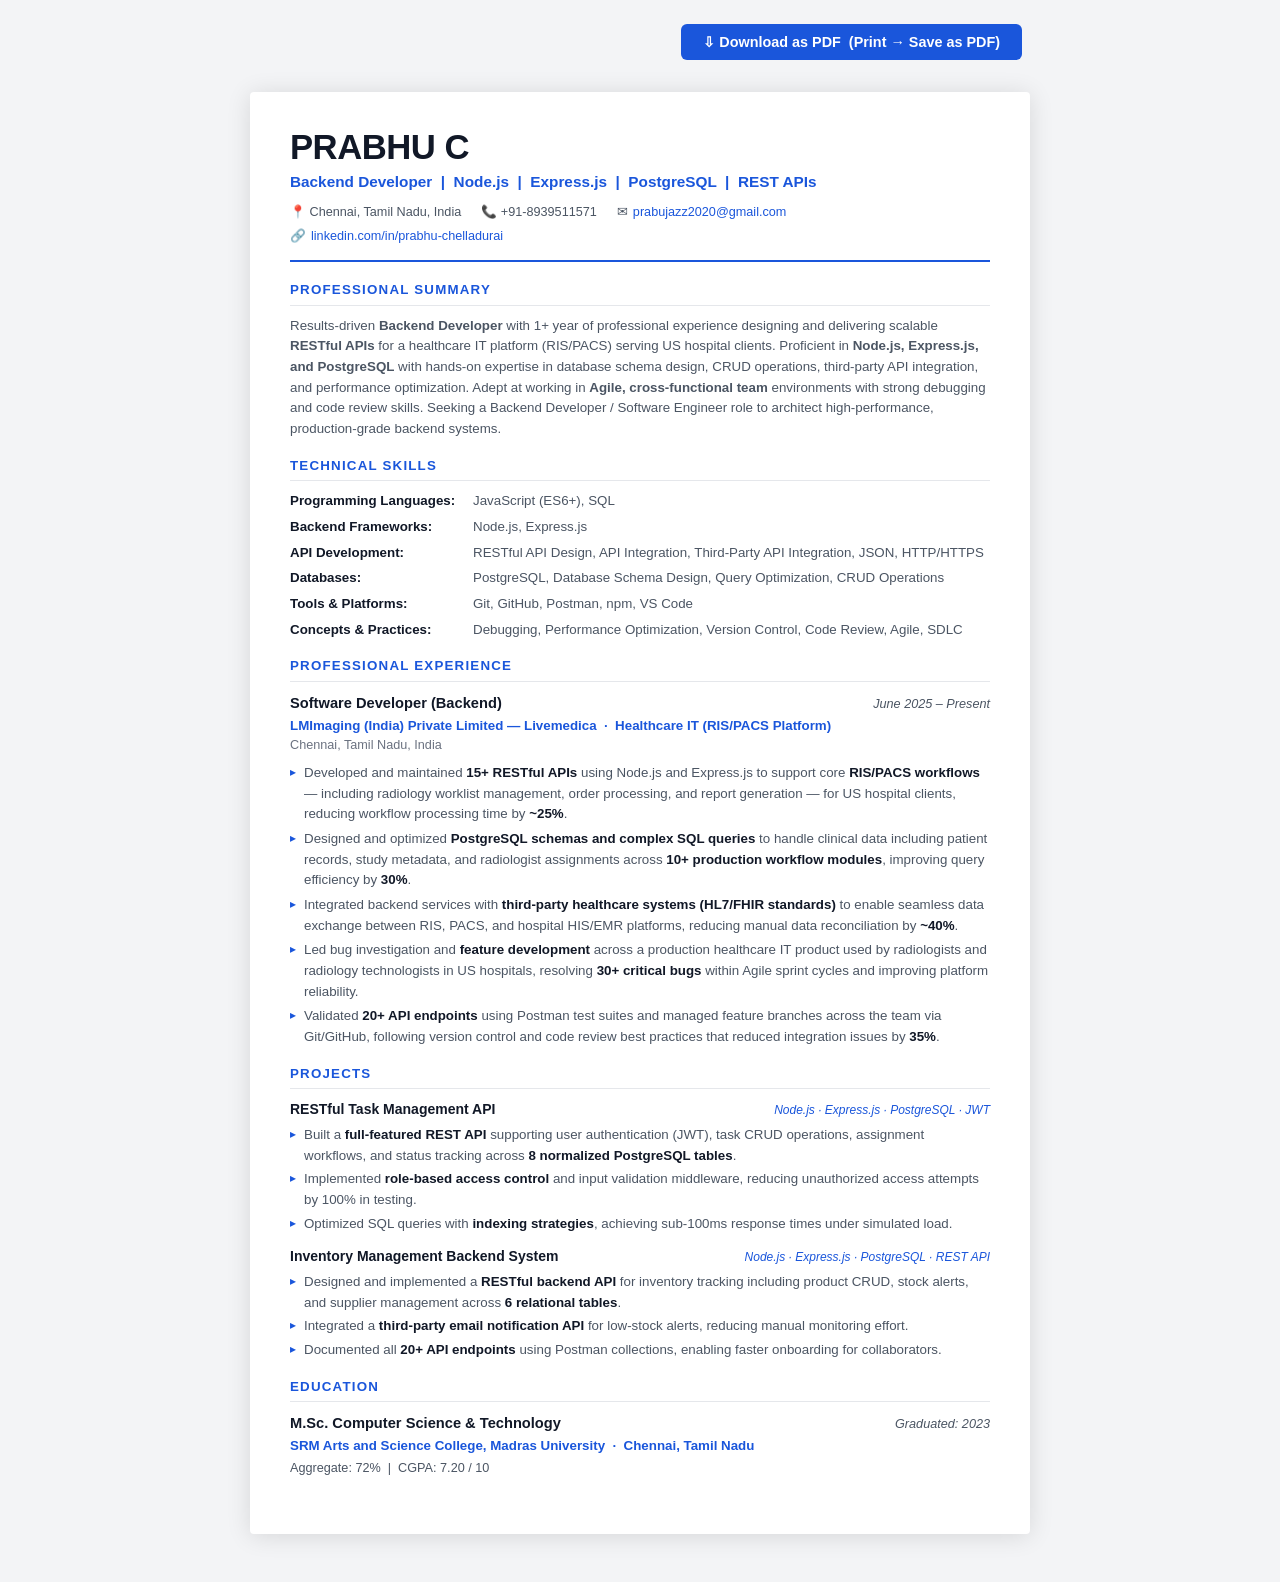
==== resume.html @ 8c1f7170 "first commit" ====
<!DOCTYPE html>
<html lang="en">
<head>
  <meta charset="UTF-8"/>
  <meta name="viewport" content="width=device-width, initial-scale=1.0"/>
  <title>Prabhu C — Backend Developer Resume</title>
  <style>
    /* ===== SCREEN + PRINT BASE ===== */
    *, *::before, *::after { box-sizing: border-box; margin: 0; padding: 0; }

    :root {
      --accent:  #1a56db;
      --text:    #111827;
      --muted:   #4b5563;
      --light:   #6b7280;
      --border:  #e5e7eb;
      --bg:      #ffffff;
      --tag-bg:  #eff6ff;
      --tag-col: #1e40af;
    }

    body {
      font-family: 'Calibri', 'Segoe UI', Arial, sans-serif;
      font-size: 10.5pt;
      color: var(--text);
      background: var(--bg);
      line-height: 1.55;
    }

    /* ===== PAGE WRAPPER ===== */
    .page {
      max-width: 780px;
      margin: 0 auto;
      padding: 36px 40px 40px;
    }

    /* ===== HEADER ===== */
    .header { border-bottom: 2.5px solid var(--accent); padding-bottom: 14px; margin-bottom: 18px; }
    .header-name { font-size: 26pt; font-weight: 700; letter-spacing: -0.5px; color: var(--text); line-height: 1.1; }
    .header-title { font-size: 11.5pt; color: var(--accent); font-weight: 600; margin-top: 4px; }
    .contact-row {
      display: flex; flex-wrap: wrap; gap: 4px 20px;
      margin-top: 9px; font-size: 9.5pt; color: var(--muted);
    }
    .contact-row span { display: flex; align-items: center; gap: 5px; }
    .contact-row a { color: var(--accent); text-decoration: none; }

    /* ===== SECTION ===== */
    .section { margin-bottom: 16px; }
    .section-title {
      font-size: 10pt; font-weight: 700; text-transform: uppercase;
      letter-spacing: 1.2px; color: var(--accent);
      border-bottom: 1px solid var(--border);
      padding-bottom: 4px; margin-bottom: 10px;
    }

    /* ===== SUMMARY ===== */
    .summary p { color: var(--muted); font-size: 10pt; }

    /* ===== SKILLS ===== */
    .skills-list { display: flex; flex-direction: column; gap: 5px; }
    .skill-row { display: flex; gap: 8px; font-size: 10pt; }
    .skill-label { font-weight: 600; color: var(--text); min-width: 175px; flex-shrink: 0; }
    .skill-value { color: var(--muted); }

    /* ===== EXPERIENCE ===== */
    .exp-item { margin-bottom: 14px; }
    .exp-header {
      display: flex; justify-content: space-between; align-items: baseline;
      flex-wrap: wrap; gap: 4px;
    }
    .exp-role { font-size: 11pt; font-weight: 700; color: var(--text); }
    .exp-date { font-size: 9.5pt; color: var(--muted); white-space: nowrap; font-style: italic; }
    .exp-company { font-size: 10pt; color: var(--accent); font-weight: 600; margin-top: 1px; }
    .exp-location { font-size: 9.5pt; color: var(--light); margin-bottom: 7px; }
    .exp-bullets { list-style: none; padding: 0; display: flex; flex-direction: column; gap: 4px; }
    .exp-bullets li {
      font-size: 10pt; color: var(--muted);
      padding-left: 14px; position: relative;
    }
    .exp-bullets li::before {
      content: '▸'; position: absolute; left: 0;
      color: var(--accent); font-size: 9pt;
    }
    .exp-bullets li strong { color: var(--text); }

    /* ===== PROJECTS ===== */
    .project-item { margin-bottom: 12px; }
    .proj-header { display: flex; justify-content: space-between; align-items: baseline; flex-wrap: wrap; gap: 4px; }
    .proj-name { font-size: 10.5pt; font-weight: 700; color: var(--text); }
    .proj-tech { font-size: 9pt; color: var(--accent); font-style: italic; }
    .proj-bullets { list-style: none; padding: 0; display: flex; flex-direction: column; gap: 3px; margin-top: 4px; }
    .proj-bullets li {
      font-size: 10pt; color: var(--muted);
      padding-left: 14px; position: relative;
    }
    .proj-bullets li::before { content: '▸'; position: absolute; left: 0; color: var(--accent); font-size: 9pt; }
    .proj-bullets li strong { color: var(--text); }

    /* ===== EDUCATION ===== */
    .edu-header { display: flex; justify-content: space-between; align-items: baseline; flex-wrap: wrap; gap: 4px; }
    .edu-degree { font-size: 11pt; font-weight: 700; color: var(--text); }
    .edu-date { font-size: 9.5pt; color: var(--muted); font-style: italic; }
    .edu-school { font-size: 10pt; color: var(--accent); font-weight: 600; margin-top: 1px; }
    .edu-meta { font-size: 9.5pt; color: var(--muted); margin-top: 2px; }

    /* ===== PRINT ===== */
    @page {
      margin: 0;
      size: A4;
    }
    @media print {
      body { font-size: 9pt; background: white; line-height: 1.4; }
      .page {
        padding: 18px 28px 18px;
        max-width: 100%;
        margin: 0;
        box-shadow: none;
        border-radius: 0;
      }
      .no-print { display: none; }
      a { color: inherit !important; text-decoration: none; }
      .header { padding-bottom: 8px; margin-bottom: 10px; }
      .header-name { font-size: 18pt; }
      .header-title { font-size: 9.5pt; margin-top: 2px; }
      .contact-row { font-size: 8.5pt; gap: 2px 14px; margin-top: 6px; }
      .section { margin-bottom: 9px; }
      .section-title { margin-bottom: 5px; padding-bottom: 3px; font-size: 8.5pt; }
      .summary p { font-size: 9pt; }
      .skills-list { gap: 3px; }
      .skill-row { font-size: 9pt; }
      .skill-label { min-width: 155px; }
      .exp-item { margin-bottom: 8px; }
      .exp-role { font-size: 10pt; }
      .exp-company { font-size: 9pt; }
      .exp-location { font-size: 8.5pt; margin-bottom: 5px; }
      .exp-date { font-size: 8.5pt; }
      .exp-bullets { gap: 3px; }
      .exp-bullets li { font-size: 9pt; padding-left: 12px; }
      .project-item { margin-bottom: 7px; }
      .proj-name { font-size: 9.5pt; }
      .proj-tech { font-size: 8.5pt; }
      .proj-bullets { gap: 2px; margin-top: 3px; }
      .proj-bullets li { font-size: 9pt; padding-left: 12px; }
      .edu-degree { font-size: 10pt; }
      .edu-school { font-size: 9pt; }
      .edu-meta { font-size: 8.5pt; margin-top: 1px; }
    }

    /* ===== SCREEN EXTRAS ===== */
    @media screen {
      body { background: #f3f4f6; }
      .page {
        background: white;
        margin: 32px auto 48px;
        box-shadow: 0 2px 24px rgba(0,0,0,0.12);
        border-radius: 4px;
      }
      .download-bar {
        max-width: 780px; margin: 24px auto 0;
        display: flex; justify-content: flex-end; padding: 0 8px;
      }
      .download-btn {
        background: var(--accent); color: white;
        border: none; padding: 10px 22px; border-radius: 6px;
        font-size: 0.9rem; font-weight: 600; cursor: pointer;
        display: flex; align-items: center; gap: 8px;
        text-decoration: none;
      }
      .download-btn:hover { background: #1e40af; }
    }
  </style>
</head>
<body>

  <!-- Download button (hidden when printing) -->
  <div class="download-bar no-print">
    <button class="download-btn" onclick="window.print()">
      &#x21E9; Download as PDF &nbsp;(Print → Save as PDF)
    </button>
  </div>

  <div class="page">

    <!-- ===== HEADER ===== -->
    <header class="header">
      <div class="header-name">PRABHU C</div>
      <div class="header-title">Backend Developer &nbsp;|&nbsp; Node.js &nbsp;|&nbsp; Express.js &nbsp;|&nbsp; PostgreSQL &nbsp;|&nbsp; REST APIs</div>
      <div class="contact-row">
        <span>&#x1F4CD; Chennai, Tamil Nadu, India</span>
        <span>&#x1F4DE; +91-8939511571</span>
        <span>&#x2709; <a href="mailto:prabujazz2020@gmail.com">prabujazz2020@gmail.com</a></span>
        <span>&#x1F517; <a href="https://www.linkedin.com/in/prabhu-chelladurai" target="_blank">linkedin.com/in/prabhu-chelladurai</a></span>
      </div>
    </header>

    <!-- ===== PROFESSIONAL SUMMARY ===== -->
    <section class="section summary">
      <div class="section-title">Professional Summary</div>
      <p>
        Results-driven <strong>Backend Developer</strong> with 1+ year of professional experience designing and delivering
        scalable <strong>RESTful APIs</strong> for a healthcare IT platform (RIS/PACS) serving US hospital clients.
        Proficient in <strong>Node.js, Express.js, and PostgreSQL</strong> with hands-on expertise in database schema design,
        CRUD operations, third-party API integration, and performance optimization.
        Adept at working in <strong>Agile, cross-functional team</strong> environments with strong debugging and code review skills.
        Seeking a Backend Developer / Software Engineer role to architect high-performance, production-grade backend systems.
      </p>
    </section>

    <!-- ===== TECHNICAL SKILLS ===== -->
    <section class="section">
      <div class="section-title">Technical Skills</div>
      <div class="skills-list">
        <div class="skill-row">
          <span class="skill-label">Programming Languages:</span>
          <span class="skill-value">JavaScript (ES6+), SQL</span>
        </div>
        <div class="skill-row">
          <span class="skill-label">Backend Frameworks:</span>
          <span class="skill-value">Node.js, Express.js</span>
        </div>
        <div class="skill-row">
          <span class="skill-label">API Development:</span>
          <span class="skill-value">RESTful API Design, API Integration, Third-Party API Integration, JSON, HTTP/HTTPS</span>
        </div>
        <div class="skill-row">
          <span class="skill-label">Databases:</span>
          <span class="skill-value">PostgreSQL, Database Schema Design, Query Optimization, CRUD Operations</span>
        </div>
        <div class="skill-row">
          <span class="skill-label">Tools &amp; Platforms:</span>
          <span class="skill-value">Git, GitHub, Postman, npm, VS Code</span>
        </div>
        <div class="skill-row">
          <span class="skill-label">Concepts &amp; Practices:</span>
          <span class="skill-value">Debugging, Performance Optimization, Version Control, Code Review, Agile, SDLC</span>
        </div>
      </div>
    </section>

    <!-- ===== PROFESSIONAL EXPERIENCE ===== -->
    <section class="section">
      <div class="section-title">Professional Experience</div>
      <div class="exp-item">
        <div class="exp-header">
          <span class="exp-role">Software Developer (Backend)</span>
          <span class="exp-date">June 2025 – Present</span>
        </div>
        <div class="exp-company">LMImaging (India) Private Limited — Livemedica &nbsp;·&nbsp; Healthcare IT (RIS/PACS Platform)</div>
        <div class="exp-location">Chennai, Tamil Nadu, India</div>
        <ul class="exp-bullets">
          <li>
            Developed and maintained <strong>15+ RESTful APIs</strong> using Node.js and Express.js to support core
            <strong>RIS/PACS workflows</strong> — including radiology worklist management, order processing, and report
            generation — for US hospital clients, reducing workflow processing time by <strong>~25%</strong>.
          </li>
          <li>
            Designed and optimized <strong>PostgreSQL schemas and complex SQL queries</strong> to handle clinical data
            including patient records, study metadata, and radiologist assignments across
            <strong>10+ production workflow modules</strong>, improving query efficiency by <strong>30%</strong>.
          </li>
          <li>
            Integrated backend services with <strong>third-party healthcare systems (HL7/FHIR standards)</strong> to
            enable seamless data exchange between RIS, PACS, and hospital HIS/EMR platforms, reducing manual data
            reconciliation by <strong>~40%</strong>.
          </li>
          <li>
            Led bug investigation and <strong>feature development</strong> across a production healthcare IT product
            used by radiologists and radiology technologists in US hospitals, resolving <strong>30+ critical bugs</strong>
            within Agile sprint cycles and improving platform reliability.
          </li>
          <li>
            Validated <strong>20+ API endpoints</strong> using Postman test suites and managed feature branches across
            the team via Git/GitHub, following version control and code review best practices that reduced
            integration issues by <strong>35%</strong>.
          </li>
        </ul>
      </div>
    </section>

    <!-- ===== PROJECTS ===== -->
    <section class="section">
      <div class="section-title">Projects</div>

      <div class="project-item">
        <div class="proj-header">
          <span class="proj-name">RESTful Task Management API</span>
          <span class="proj-tech">Node.js · Express.js · PostgreSQL · JWT</span>
        </div>
        <ul class="proj-bullets">
          <li>Built a <strong>full-featured REST API</strong> supporting user authentication (JWT), task CRUD operations, assignment workflows, and status tracking across <strong>8 normalized PostgreSQL tables</strong>.</li>
          <li>Implemented <strong>role-based access control</strong> and input validation middleware, reducing unauthorized access attempts by 100% in testing.</li>
          <li>Optimized SQL queries with <strong>indexing strategies</strong>, achieving sub-100ms response times under simulated load.</li>
        </ul>
      </div>

      <div class="project-item">
        <div class="proj-header">
          <span class="proj-name">Inventory Management Backend System</span>
          <span class="proj-tech">Node.js · Express.js · PostgreSQL · REST API</span>
        </div>
        <ul class="proj-bullets">
          <li>Designed and implemented a <strong>RESTful backend API</strong> for inventory tracking including product CRUD, stock alerts, and supplier management across <strong>6 relational tables</strong>.</li>
          <li>Integrated a <strong>third-party email notification API</strong> for low-stock alerts, reducing manual monitoring effort.</li>
          <li>Documented all <strong>20+ API endpoints</strong> using Postman collections, enabling faster onboarding for collaborators.</li>
        </ul>
      </div>
    </section>

    <!-- ===== EDUCATION ===== -->
    <section class="section">
      <div class="section-title">Education</div>
      <div class="edu-header">
        <span class="edu-degree">M.Sc. Computer Science &amp; Technology</span>
        <span class="edu-date">Graduated: 2023</span>
      </div>
      <div class="edu-school">SRM Arts and Science College, Madras University &nbsp;·&nbsp; Chennai, Tamil Nadu</div>
      <div class="edu-meta">Aggregate: 72% &nbsp;|&nbsp; CGPA: 7.20 / 10</div>
    </section>

  </div><!-- /page -->

</body>
</html>
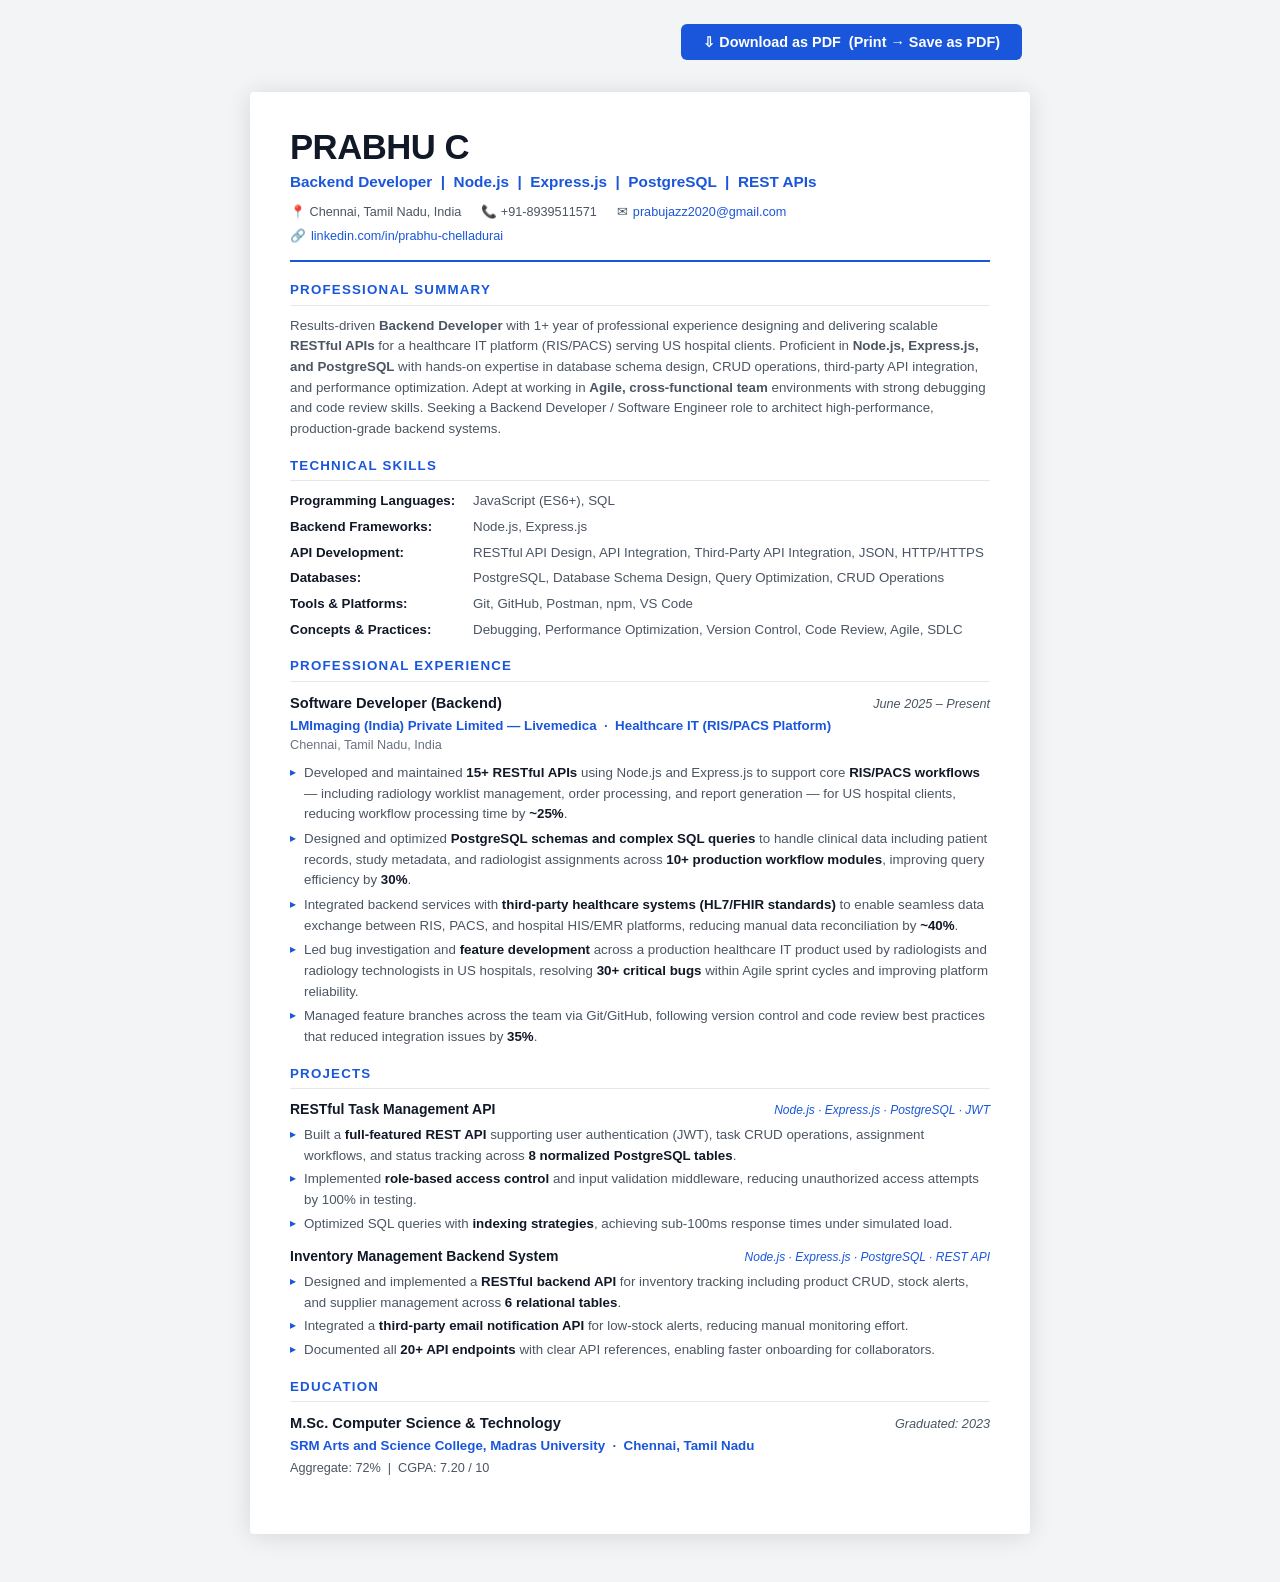
==== commit 6f80c3d0: "update changes in portfolio" ====
--- a/resume.html
+++ b/resume.html
@@ -270,9 +270,8 @@
             within Agile sprint cycles and improving platform reliability.
           </li>
           <li>
-            Validated <strong>20+ API endpoints</strong> using Postman test suites and managed feature branches across
-            the team via Git/GitHub, following version control and code review best practices that reduced
-            integration issues by <strong>35%</strong>.
+            Managed feature branches across the team via Git/GitHub, following version control and code review
+            best practices that reduced integration issues by <strong>35%</strong>.
           </li>
         </ul>
       </div>
@@ -302,7 +301,7 @@
         <ul class="proj-bullets">
           <li>Designed and implemented a <strong>RESTful backend API</strong> for inventory tracking including product CRUD, stock alerts, and supplier management across <strong>6 relational tables</strong>.</li>
           <li>Integrated a <strong>third-party email notification API</strong> for low-stock alerts, reducing manual monitoring effort.</li>
-          <li>Documented all <strong>20+ API endpoints</strong> using Postman collections, enabling faster onboarding for collaborators.</li>
+          <li>Documented all <strong>20+ API endpoints</strong> with clear API references, enabling faster onboarding for collaborators.</li>
         </ul>
       </div>
     </section>
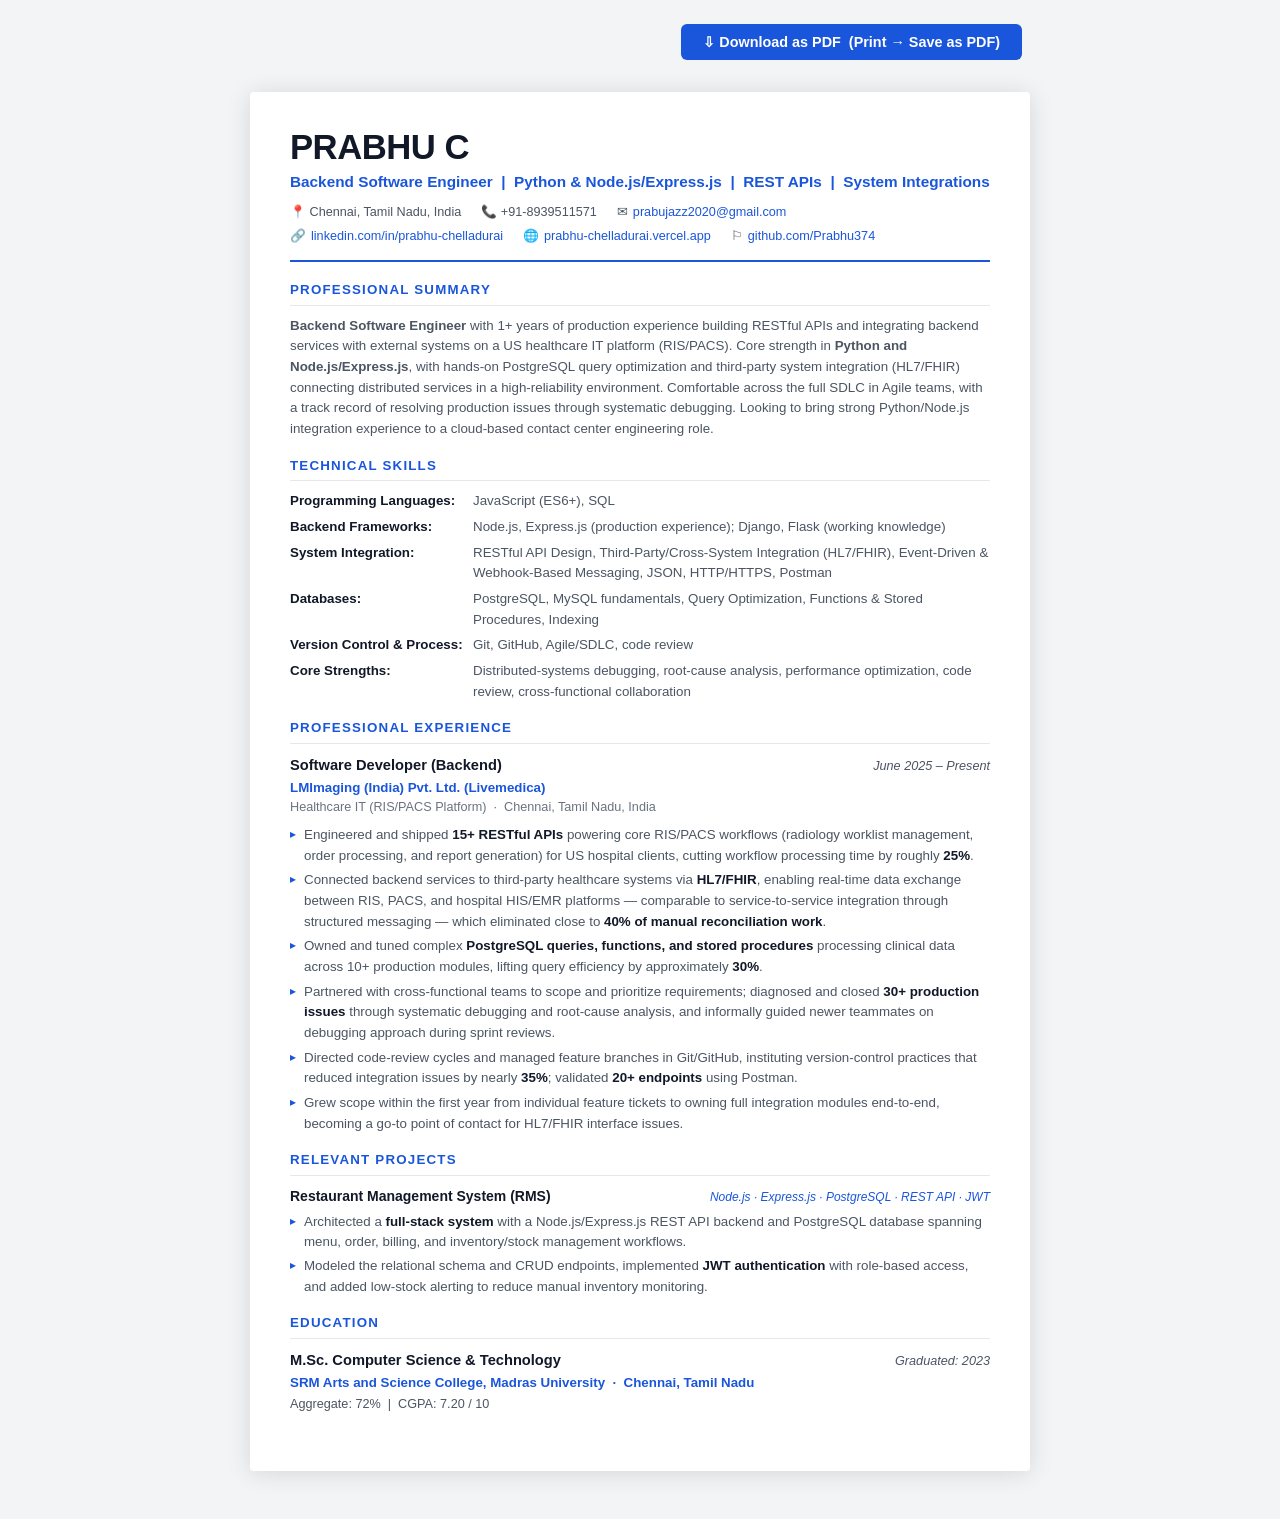
==== commit b26e15bf: "updated" ====
--- a/resume.html
+++ b/resume.html
@@ -185,12 +185,14 @@
     <!-- ===== HEADER ===== -->
     <header class="header">
       <div class="header-name">PRABHU C</div>
-      <div class="header-title">Backend Developer &nbsp;|&nbsp; Node.js &nbsp;|&nbsp; Express.js &nbsp;|&nbsp; PostgreSQL &nbsp;|&nbsp; REST APIs</div>
+      <div class="header-title">Backend Software Engineer &nbsp;|&nbsp; Python &amp; Node.js/Express.js &nbsp;|&nbsp; REST APIs &nbsp;|&nbsp; System Integrations</div>
       <div class="contact-row">
         <span>&#x1F4CD; Chennai, Tamil Nadu, India</span>
         <span>&#x1F4DE; +91-8939511571</span>
         <span>&#x2709; <a href="mailto:prabujazz2020@gmail.com">prabujazz2020@gmail.com</a></span>
         <span>&#x1F517; <a href="https://www.linkedin.com/in/prabhu-chelladurai" target="_blank">linkedin.com/in/prabhu-chelladurai</a></span>
+        <span>&#x1F310; <a href="https://prabhu-chelladurai.vercel.app" target="_blank">prabhu-chelladurai.vercel.app</a></span>
+        <span>&#x2690; <a href="https://github.com/Prabhu374" target="_blank">github.com/Prabhu374</a></span>
       </div>
     </header>
 
@@ -198,12 +200,11 @@
     <section class="section summary">
       <div class="section-title">Professional Summary</div>
       <p>
-        Results-driven <strong>Backend Developer</strong> with 1+ year of professional experience designing and delivering
-        scalable <strong>RESTful APIs</strong> for a healthcare IT platform (RIS/PACS) serving US hospital clients.
-        Proficient in <strong>Node.js, Express.js, and PostgreSQL</strong> with hands-on expertise in database schema design,
-        CRUD operations, third-party API integration, and performance optimization.
-        Adept at working in <strong>Agile, cross-functional team</strong> environments with strong debugging and code review skills.
-        Seeking a Backend Developer / Software Engineer role to architect high-performance, production-grade backend systems.
+        <strong>Backend Software Engineer</strong> with 1+ years of production experience building RESTful APIs and integrating backend services with
+        external systems on a US healthcare IT platform (RIS/PACS). Core strength in <strong>Python and Node.js/Express.js</strong>, with hands-on PostgreSQL
+        query optimization and third-party system integration (HL7/FHIR) connecting distributed services in a high-reliability environment.
+        Comfortable across the full SDLC in Agile teams, with a track record of resolving production issues through systematic debugging.
+        Looking to bring strong Python/Node.js integration experience to a cloud-based contact center engineering role.
       </p>
     </section>
 
@@ -217,23 +218,23 @@
         </div>
         <div class="skill-row">
           <span class="skill-label">Backend Frameworks:</span>
-          <span class="skill-value">Node.js, Express.js</span>
-        </div>
-        <div class="skill-row">
-          <span class="skill-label">API Development:</span>
-          <span class="skill-value">RESTful API Design, API Integration, Third-Party API Integration, JSON, HTTP/HTTPS</span>
+          <span class="skill-value">Node.js, Express.js (production experience); Django, Flask (working knowledge)</span>
+        </div>
+        <div class="skill-row">
+          <span class="skill-label">System Integration:</span>
+          <span class="skill-value">RESTful API Design, Third-Party/Cross-System Integration (HL7/FHIR), Event-Driven &amp; Webhook-Based Messaging, JSON, HTTP/HTTPS, Postman</span>
         </div>
         <div class="skill-row">
           <span class="skill-label">Databases:</span>
-          <span class="skill-value">PostgreSQL, Database Schema Design, Query Optimization, CRUD Operations</span>
-        </div>
-        <div class="skill-row">
-          <span class="skill-label">Tools &amp; Platforms:</span>
-          <span class="skill-value">Git, GitHub, Postman, npm, VS Code</span>
-        </div>
-        <div class="skill-row">
-          <span class="skill-label">Concepts &amp; Practices:</span>
-          <span class="skill-value">Debugging, Performance Optimization, Version Control, Code Review, Agile, SDLC</span>
+          <span class="skill-value">PostgreSQL, MySQL fundamentals, Query Optimization, Functions &amp; Stored Procedures, Indexing</span>
+        </div>
+        <div class="skill-row">
+          <span class="skill-label">Version Control &amp; Process:</span>
+          <span class="skill-value">Git, GitHub, Agile/SDLC, code review</span>
+        </div>
+        <div class="skill-row">
+          <span class="skill-label">Core Strengths:</span>
+          <span class="skill-value">Distributed-systems debugging, root-cause analysis, performance optimization, code review, cross-functional collaboration</span>
         </div>
       </div>
     </section>
@@ -246,62 +247,52 @@
           <span class="exp-role">Software Developer (Backend)</span>
           <span class="exp-date">June 2025 – Present</span>
         </div>
-        <div class="exp-company">LMImaging (India) Private Limited — Livemedica &nbsp;·&nbsp; Healthcare IT (RIS/PACS Platform)</div>
-        <div class="exp-location">Chennai, Tamil Nadu, India</div>
+        <div class="exp-company">LMImaging (India) Pvt. Ltd. (Livemedica)</div>
+        <div class="exp-location">Healthcare IT (RIS/PACS Platform) &nbsp;·&nbsp; Chennai, Tamil Nadu, India</div>
         <ul class="exp-bullets">
           <li>
-            Developed and maintained <strong>15+ RESTful APIs</strong> using Node.js and Express.js to support core
-            <strong>RIS/PACS workflows</strong> — including radiology worklist management, order processing, and report
-            generation — for US hospital clients, reducing workflow processing time by <strong>~25%</strong>.
-          </li>
-          <li>
-            Designed and optimized <strong>PostgreSQL schemas and complex SQL queries</strong> to handle clinical data
-            including patient records, study metadata, and radiologist assignments across
-            <strong>10+ production workflow modules</strong>, improving query efficiency by <strong>30%</strong>.
-          </li>
-          <li>
-            Integrated backend services with <strong>third-party healthcare systems (HL7/FHIR standards)</strong> to
-            enable seamless data exchange between RIS, PACS, and hospital HIS/EMR platforms, reducing manual data
-            reconciliation by <strong>~40%</strong>.
-          </li>
-          <li>
-            Led bug investigation and <strong>feature development</strong> across a production healthcare IT product
-            used by radiologists and radiology technologists in US hospitals, resolving <strong>30+ critical bugs</strong>
-            within Agile sprint cycles and improving platform reliability.
-          </li>
-          <li>
-            Managed feature branches across the team via Git/GitHub, following version control and code review
-            best practices that reduced integration issues by <strong>35%</strong>.
+            Engineered and shipped <strong>15+ RESTful APIs</strong> powering core RIS/PACS workflows (radiology worklist management, order processing,
+            and report generation) for US hospital clients, cutting workflow processing time by roughly <strong>25%</strong>.
+          </li>
+          <li>
+            Connected backend services to third-party healthcare systems via <strong>HL7/FHIR</strong>, enabling real-time data exchange between RIS, PACS,
+            and hospital HIS/EMR platforms — comparable to service-to-service integration through structured messaging — which eliminated
+            close to <strong>40% of manual reconciliation work</strong>.
+          </li>
+          <li>
+            Owned and tuned complex <strong>PostgreSQL queries, functions, and stored procedures</strong> processing clinical data across 10+ production
+            modules, lifting query efficiency by approximately <strong>30%</strong>.
+          </li>
+          <li>
+            Partnered with cross-functional teams to scope and prioritize requirements; diagnosed and closed <strong>30+ production issues</strong> through
+            systematic debugging and root-cause analysis, and informally guided newer teammates on debugging approach during sprint
+            reviews.
+          </li>
+          <li>
+            Directed code-review cycles and managed feature branches in Git/GitHub, instituting version-control practices that reduced
+            integration issues by nearly <strong>35%</strong>; validated <strong>20+ endpoints</strong> using Postman.
+          </li>
+          <li>
+            Grew scope within the first year from individual feature tickets to owning full integration modules end-to-end, becoming a go-to
+            point of contact for HL7/FHIR interface issues.
           </li>
         </ul>
       </div>
     </section>
 
-    <!-- ===== PROJECTS ===== -->
+    <!-- ===== RELEVANT PROJECTS ===== -->
     <section class="section">
-      <div class="section-title">Projects</div>
+      <div class="section-title">Relevant Projects</div>
 
       <div class="project-item">
         <div class="proj-header">
-          <span class="proj-name">RESTful Task Management API</span>
-          <span class="proj-tech">Node.js · Express.js · PostgreSQL · JWT</span>
+          <span class="proj-name">Restaurant Management System (RMS)</span>
+          <span class="proj-tech">Node.js · Express.js · PostgreSQL · REST API · JWT</span>
         </div>
         <ul class="proj-bullets">
-          <li>Built a <strong>full-featured REST API</strong> supporting user authentication (JWT), task CRUD operations, assignment workflows, and status tracking across <strong>8 normalized PostgreSQL tables</strong>.</li>
-          <li>Implemented <strong>role-based access control</strong> and input validation middleware, reducing unauthorized access attempts by 100% in testing.</li>
-          <li>Optimized SQL queries with <strong>indexing strategies</strong>, achieving sub-100ms response times under simulated load.</li>
-        </ul>
-      </div>
-
-      <div class="project-item">
-        <div class="proj-header">
-          <span class="proj-name">Inventory Management Backend System</span>
-          <span class="proj-tech">Node.js · Express.js · PostgreSQL · REST API</span>
-        </div>
-        <ul class="proj-bullets">
-          <li>Designed and implemented a <strong>RESTful backend API</strong> for inventory tracking including product CRUD, stock alerts, and supplier management across <strong>6 relational tables</strong>.</li>
-          <li>Integrated a <strong>third-party email notification API</strong> for low-stock alerts, reducing manual monitoring effort.</li>
-          <li>Documented all <strong>20+ API endpoints</strong> with clear API references, enabling faster onboarding for collaborators.</li>
+          <li>Architected a <strong>full-stack system</strong> with a Node.js/Express.js REST API backend and PostgreSQL database spanning menu, order, billing,
+            and inventory/stock management workflows.</li>
+          <li>Modeled the relational schema and CRUD endpoints, implemented <strong>JWT authentication</strong> with role-based access, and added low-stock alerting to reduce manual inventory monitoring.</li>
         </ul>
       </div>
     </section>
